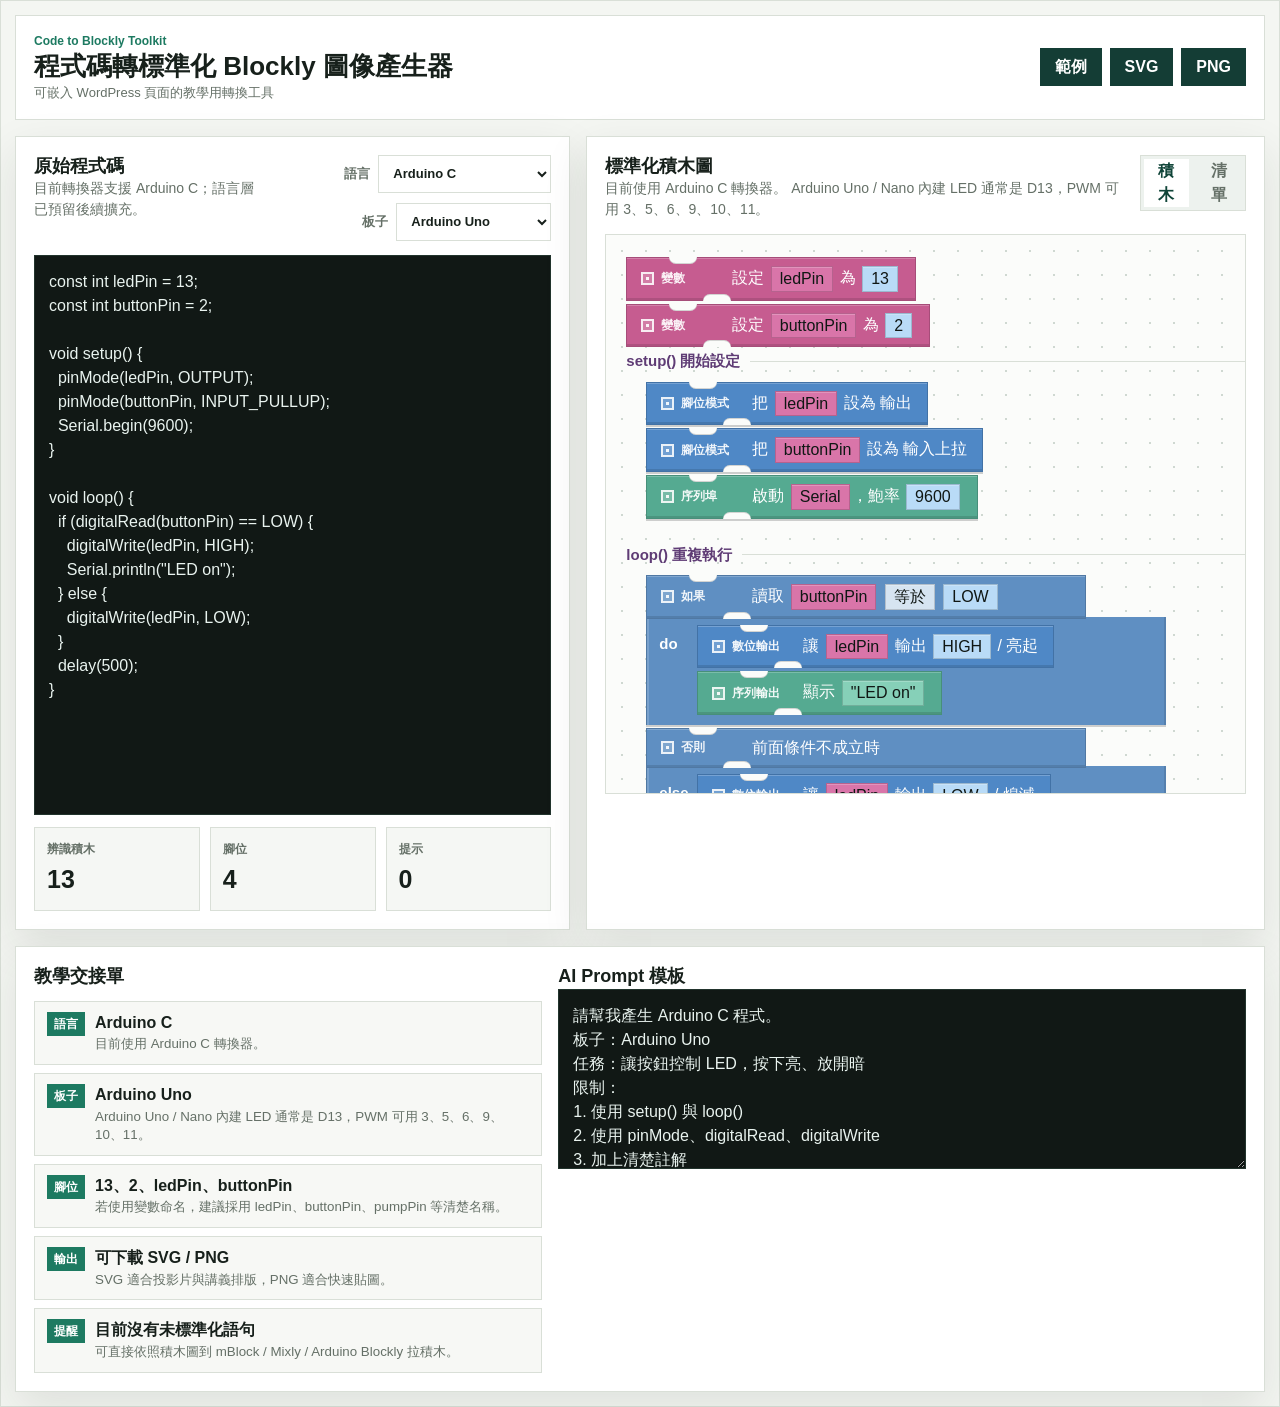
==== index.html @ d95268af "Add files via upload" ====
<!doctype html>
<html lang="zh-Hant">
  <head>
    <meta charset="UTF-8" />
    <meta name="viewport" content="width=device-width, initial-scale=1.0" />
    <title>程式碼轉 Blockly 圖像產生器</title>
    <link rel="stylesheet" href="./styles.css" />
  </head>
  <body>
    <div id="code-to-blockly-widget" class="ctb-widget app-shell">
      <header class="topbar">
        <div>
          <p class="eyebrow">Code to Blockly Toolkit</p>
          <h1>程式碼轉標準化 Blockly 圖像產生器</h1>
          <p class="header-note">可嵌入 WordPress 頁面的教學用轉換工具</p>
        </div>
        <div class="toolbar" aria-label="匯出工具">
          <button id="loadExample" type="button" title="載入範例">範例</button>
          <button id="exportSvg" type="button" title="下載 SVG">SVG</button>
          <button id="exportPng" type="button" title="下載 PNG">PNG</button>
        </div>
      </header>

      <main class="workspace">
        <section class="editor-pane" aria-label="原始程式碼輸入">
          <div class="pane-head">
            <div>
              <h2>原始程式碼</h2>
              <p>目前轉換器支援 Arduino C；語言層已預留後續擴充。</p>
            </div>
            <div class="selector-row">
              <label class="select-wrap">
                <span>語言</span>
                <select id="languageSelect">
                  <option value="arduino">Arduino C</option>
                  <option value="micropython">MicroPython（預留）</option>
                  <option value="python">Python（預留）</option>
                  <option value="javascript">JavaScript（預留）</option>
                </select>
              </label>
              <label class="select-wrap">
                <span>板子</span>
                <select id="boardSelect">
                  <option value="uno">Arduino Uno</option>
                  <option value="nano">Arduino Nano</option>
                  <option value="leonardo">Arduino Leonardo</option>
                  <option value="esp8266">ESP8266</option>
                  <option value="d1mini">D1 mini</option>
                  <option value="esp32">ESP32</option>
                </select>
              </label>
            </div>
          </div>
          <textarea id="codeInput" spellcheck="false" aria-label="貼上原始程式碼"></textarea>
          <div class="analysis-strip">
            <div>
              <span class="metric-label">辨識積木</span>
              <strong id="blockCount">0</strong>
            </div>
            <div>
              <span class="metric-label">腳位</span>
              <strong id="pinCount">0</strong>
            </div>
            <div>
              <span class="metric-label">提示</span>
              <strong id="warningCount">0</strong>
            </div>
          </div>
        </section>

        <section class="preview-pane" aria-label="Blockly 圖像預覽">
          <div class="pane-head">
            <div>
              <h2>標準化積木圖</h2>
              <p id="boardHint">Arduino Uno / Nano 內建 LED 通常是 D13。</p>
            </div>
            <div class="view-tabs" role="tablist" aria-label="預覽模式">
              <button class="active" type="button" data-view="blocks">積木</button>
              <button type="button" data-view="outline">清單</button>
            </div>
          </div>
          <div id="blockCanvas" class="block-canvas" aria-live="polite"></div>
          <ol id="outlineView" class="outline-view" hidden></ol>
        </section>

        <section class="reference-pane" aria-label="轉換說明與提醒">
          <div>
            <h2>教學交接單</h2>
            <div id="handoffList" class="handoff-list"></div>
          </div>
          <div>
            <h2>AI Prompt 模板</h2>
            <textarea id="promptTemplate" spellcheck="false" aria-label="AI Prompt 模板"></textarea>
          </div>
        </section>
      </main>
    </div>

    <script src="./app.js"></script>
  </body>
</html>
---- styles.css ----
:root,
.ctb-widget {
  --bg: #f4f6f2;
  --panel: #ffffff;
  --ink: #17201b;
  --muted: #657067;
  --line: #d9dfd7;
  --green: #1d7a61;
  --green-ink: #0f4438;
  --amber: #e2a22d;
  --red: #c84a35;
  --blue: #3567b8;
  --violet: #7b4bb0;
  --block-event: #8f5aa8;
  --block-logic: #5f8fc2;
  --block-io: #4f88c6;
  --block-data: #c65c90;
  --block-text: #55aa91;
  --block-time: #d99b32;
  --block-custom: #7c8580;
  --gray-block: #eef1ee;
  --shadow: 0 16px 42px rgba(26, 38, 31, 0.1);
  font-family: "Segoe UI", "Noto Sans TC", Arial, sans-serif;
}

body {
  margin: 0;
  background: #fff;
}

.ctb-widget,
.ctb-widget * {
  box-sizing: border-box;
}

.ctb-widget {
  color: var(--ink);
  line-height: 1.5;
}

.ctb-widget button,
.ctb-widget select,
.ctb-widget textarea {
  font: inherit;
}

.ctb-widget button,
.ctb-widget select {
  border: 1px solid var(--line);
}

.ctb-widget button {
  background: #fff;
  color: var(--ink);
  cursor: pointer;
  font-weight: 700;
}

.app-shell {
  background: var(--bg);
  border: 1px solid var(--line);
  margin: 0 auto;
  max-width: 1320px;
  padding: 14px;
}

.topbar {
  align-items: center;
  background: #fff;
  border: 1px solid var(--line);
  color: var(--ink);
  display: flex;
  gap: 18px;
  justify-content: space-between;
  padding: 16px 18px;
}

.ctb-widget .eyebrow,
.ctb-widget h1,
.ctb-widget h2,
.ctb-widget p {
  margin: 0;
}

.eyebrow {
  color: var(--green);
  font-size: 12px;
  font-weight: 800;
  letter-spacing: 0;
}

h1 {
  font-size: 26px;
  line-height: 1.28;
  margin-top: 5px;
}

.header-note {
  color: var(--muted);
  font-size: 13px;
  margin-top: 4px;
}

h2 {
  font-size: 18px;
  line-height: 1.3;
}

p {
  color: var(--muted);
  font-size: 14px;
  line-height: 1.5;
  margin-top: 4px;
}

.toolbar,
.view-tabs {
  display: flex;
  gap: 8px;
}

.toolbar button,
.view-tabs button {
  min-height: 38px;
  padding: 0 14px;
}

.toolbar button {
  background: #143d35;
  border-color: #143d35;
  color: #fff;
}

.workspace {
  display: grid;
  gap: 16px;
  grid-template-columns: minmax(360px, 0.9fr) minmax(420px, 1.1fr);
  margin-top: 16px;
}

.editor-pane,
.preview-pane,
.reference-pane {
  background: var(--panel);
  border: 1px solid var(--line);
  box-shadow: var(--shadow);
  min-width: 0;
  padding: 18px;
}

.editor-pane,
.preview-pane {
  display: flex;
  flex-direction: column;
}

.reference-pane {
  display: grid;
  gap: 16px;
  grid-column: 1 / -1;
  grid-template-columns: minmax(320px, 0.85fr) minmax(420px, 1.15fr);
}

.pane-head {
  align-items: flex-start;
  display: flex;
  gap: 14px;
  justify-content: space-between;
  margin-bottom: 14px;
}

.select-wrap {
  align-items: center;
  color: var(--muted);
  display: flex;
  flex: 0 0 auto;
  font-size: 13px;
  font-weight: 700;
  gap: 8px;
}

.selector-row {
  align-items: center;
  display: flex;
  flex-wrap: wrap;
  gap: 10px;
  justify-content: flex-end;
}

select {
  background: #fff;
  color: var(--ink);
  min-height: 38px;
  padding: 0 10px;
}

#codeInput,
#promptTemplate {
  background: #111815;
  border: 1px solid #22342d;
  color: #e9f3ef;
  display: block;
  line-height: 1.5;
  outline: none;
  overflow: auto;
  padding: 14px;
  resize: vertical;
  width: 100%;
}

#codeInput {
  height: 560px;
  min-height: 0;
  resize: none;
}

#promptTemplate {
  min-height: 180px;
}

.analysis-strip {
  display: grid;
  gap: 10px;
  grid-template-columns: repeat(3, 1fr);
  margin-top: 12px;
}

.analysis-strip div {
  background: #f5f7f4;
  border: 1px solid var(--line);
  padding: 12px;
}

.metric-label {
  color: var(--muted);
  display: block;
  font-size: 12px;
  font-weight: 800;
}

.analysis-strip strong {
  display: block;
  font-size: 25px;
  margin-top: 3px;
}

.view-tabs {
  background: #edf2ee;
  border: 1px solid var(--line);
  padding: 3px;
}

.view-tabs button {
  background: transparent;
  border: 0;
  color: var(--muted);
}

.view-tabs button.active {
  background: #fff;
  color: var(--green-ink);
}

.block-canvas {
  background:
    radial-gradient(circle, #cfd8d1 1.15px, transparent 1.2px),
    #fbfcfa;
  background-position: 4px 4px;
  background-size: 24px 24px;
  border: 1px solid var(--line);
  height: 560px;
  min-height: 0;
  overflow: auto;
  padding: 22px 20px 36px;
}

.stack {
  display: flex;
  flex-direction: column;
  gap: 3px;
  min-width: 700px;
  width: max-content;
}

.function-stack {
  margin-bottom: 22px;
  width: max-content;
}

.section-label {
  align-items: center;
  color: #5f3c75;
  display: flex;
  font-size: 15px;
  font-weight: 600;
  gap: 10px;
  margin: 0 0 9px;
  min-width: 680px;
}

.section-label::after {
  background: #d9dfd7;
  content: "";
  flex: 1 1 auto;
  height: 1px;
}

.blockly-block {
  align-items: center;
  background: var(--block-custom);
  border: 1px solid rgba(0, 0, 0, 0.16);
  box-shadow:
    inset 0 1px rgba(255, 255, 255, 0.22),
    inset 0 -2px rgba(0, 0, 0, 0.12);
  color: #fff;
  display: flex;
  gap: 7px;
  line-height: 1.25;
  min-height: 38px;
  min-width: 190px;
  padding: 8px 15px 8px 14px;
  position: relative;
  width: max-content;
}

.blockly-block::before {
  background: #fbfcfa;
  border-radius: 0 0 8px 8px;
  box-shadow: inset 0 -1px rgba(0, 0, 0, 0.16);
  content: "";
  height: 7px;
  left: 42px;
  position: absolute;
  top: -1px;
  width: 28px;
}

.blockly-block::after {
  background: #fbfcfa;
  border-radius: 8px 8px 0 0;
  box-shadow: inset 0 1px rgba(0, 0, 0, 0.16);
  content: "";
  height: 7px;
  left: 76px;
  position: absolute;
  bottom: -1px;
  width: 28px;
}

.function-body {
  filter: drop-shadow(0 2px 0 rgba(0, 0, 0, 0.18));
  margin-left: 20px;
  margin-top: 3px;
}

.blockly-block .kind {
  color: rgba(255, 255, 255, 0.92);
  flex: 0 0 auto;
  font-size: 12px;
  font-weight: 900;
  min-width: 64px;
  text-transform: uppercase;
}

.blockly-block .label {
  font-weight: 400;
  line-height: 1.35;
  overflow-wrap: anywhere;
}

.gear {
  background: rgba(255, 255, 255, 0.2);
  border: 2px solid rgba(255, 255, 255, 0.85);
  display: inline-block;
  flex: 0 0 auto;
  height: 13px;
  position: relative;
  width: 13px;
}

.gear::after {
  background: rgba(255, 255, 255, 0.9);
  content: "";
  height: 3px;
  left: 3px;
  position: absolute;
  top: 3px;
  width: 3px;
}

.blockly-block.pin {
  background: var(--block-io);
}

.blockly-block.timing {
  background: var(--block-time);
}

.blockly-block.control {
  background: var(--block-logic);
  min-width: 440px;
}

.blockly-block.serial {
  background: var(--block-text);
}

.blockly-block.custom {
  background: var(--block-data);
}

.block-mouth {
  background: var(--block-logic);
  border-left: 1px solid rgba(0, 0, 0, 0.16);
  box-shadow:
    inset 2px 0 rgba(255, 255, 255, 0.16),
    inset -2px 0 rgba(0, 0, 0, 0.1);
  color: #fff;
  display: grid;
  grid-template-columns: 46px auto;
  margin-top: -2px;
  min-height: 48px;
  min-width: 520px;
  padding: 8px 10px 10px 0;
  width: max-content;
}

.mouth-label {
  align-self: start;
  font-size: 15px;
  font-weight: 900;
  padding: 8px 0 0 12px;
}

.child-stack {
  align-self: start;
  display: flex;
  flex-direction: column;
  gap: 3px;
  min-width: 260px;
  padding: 0 0 0 4px;
  width: max-content;
}

.child-stack .blockly-block {
  min-width: 190px;
}

.slot {
  align-items: center;
  border: 1px solid rgba(0, 0, 0, 0.16);
  box-shadow: inset 0 1px rgba(255, 255, 255, 0.22);
  color: #101714;
  display: inline-flex;
  font-weight: 500;
  line-height: 1.1;
  margin: 0 2px;
  min-height: 24px;
  padding: 3px 8px;
  vertical-align: middle;
}

.slot.variable {
  background: #d975a9;
}

.slot.value,
.slot.number {
  background: #b9dbf7;
}

.slot.string {
  background: #86d0b8;
}

.slot.operator {
  background: #d6e4f1;
}

.empty-state {
  color: var(--muted);
  display: grid;
  min-height: 300px;
  place-items: center;
  text-align: center;
}

.outline-view {
  background: #fbfcfa;
  border: 1px solid var(--line);
  height: 560px;
  line-height: 1.6;
  margin: 0;
  min-height: 0;
  overflow: auto;
  padding: 22px 22px 22px 42px;
}

.outline-view li {
  margin-bottom: 6px;
}

.handoff-list {
  display: grid;
  gap: 8px;
  margin-top: 12px;
}

.handoff-item {
  align-items: flex-start;
  background: #f7f8f5;
  border: 1px solid var(--line);
  display: flex;
  gap: 10px;
  padding: 10px 12px;
}

.handoff-item span {
  background: var(--green);
  color: #fff;
  flex: 0 0 auto;
  font-size: 12px;
  font-weight: 900;
  padding: 3px 7px;
}

.handoff-item strong {
  display: block;
  line-height: 1.35;
}

.handoff-item small {
  color: var(--muted);
  display: block;
  line-height: 1.4;
  margin-top: 2px;
}

@media (max-width: 980px) {
  .topbar,
  .pane-head {
    align-items: stretch;
    flex-direction: column;
  }

  .workspace,
  .reference-pane {
    grid-template-columns: 1fr;
  }
}

@media (max-width: 620px) {
  .app-shell {
    padding: 10px;
  }

  h1 {
    font-size: 21px;
  }

  .toolbar,
  .view-tabs,
  .analysis-strip {
    grid-template-columns: 1fr;
  }

  .toolbar {
    display: grid;
  }

  .analysis-strip {
    display: grid;
  }

  .blockly-block {
    align-items: flex-start;
    flex-direction: column;
    min-width: min(520px, 78vw);
    width: min-content;
  }

  .stack,
  .block-mouth {
    min-width: min(560px, 84vw);
  }
}
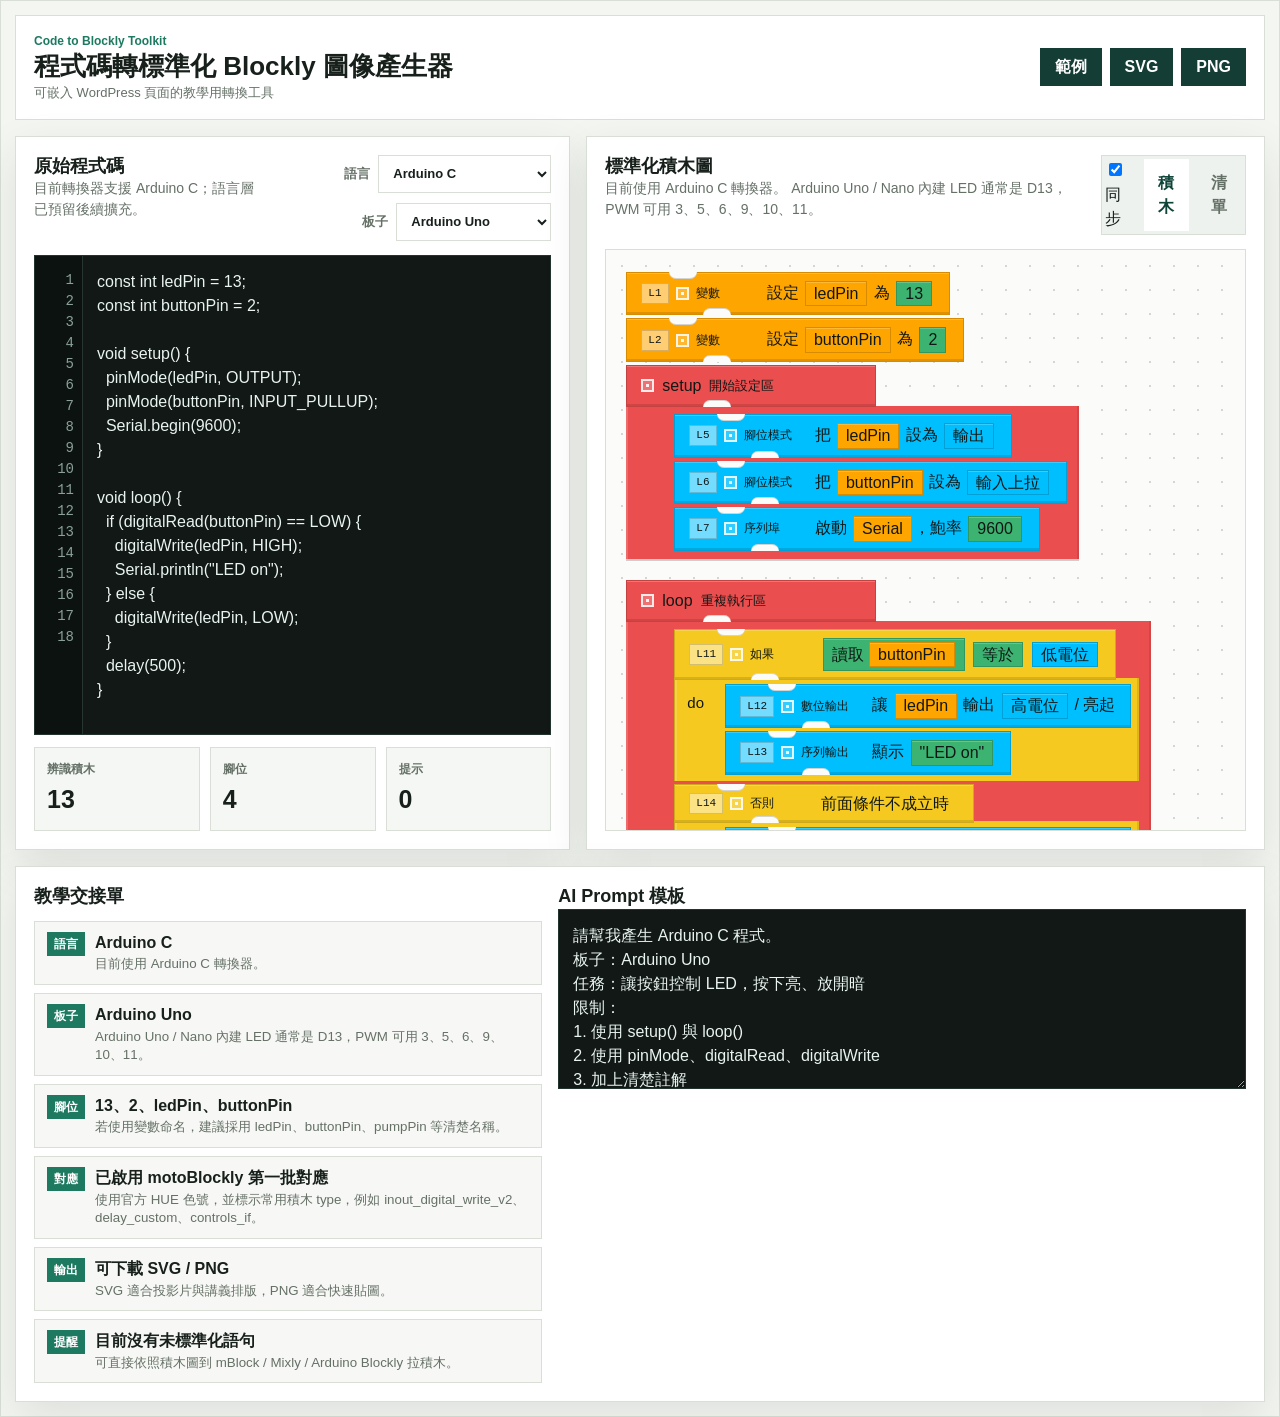
==== commit 51bb8e79: "Add files via upload" ====
--- a/index.html
+++ b/index.html
@@ -51,7 +51,10 @@
               </label>
             </div>
           </div>
-          <textarea id="codeInput" spellcheck="false" aria-label="貼上原始程式碼"></textarea>
+          <div class="code-editor-wrap">
+            <div id="codeLineNumbers" class="code-line-numbers" aria-hidden="true"></div>
+            <textarea id="codeInput" spellcheck="false" aria-label="貼上原始程式碼"></textarea>
+          </div>
           <div class="analysis-strip">
             <div>
               <span class="metric-label">辨識積木</span>
@@ -75,6 +78,10 @@
               <p id="boardHint">Arduino Uno / Nano 內建 LED 通常是 D13。</p>
             </div>
             <div class="view-tabs" role="tablist" aria-label="預覽模式">
+              <label class="sync-toggle" title="依來源行號同步左右捲動">
+                <input id="syncScroll" type="checkbox" checked />
+                <span>同步</span>
+              </label>
               <button class="active" type="button" data-view="blocks">積木</button>
               <button type="button" data-view="outline">清單</button>
             </div>
--- a/styles.css
+++ b/styles.css
@@ -11,13 +11,16 @@
   --red: #c84a35;
   --blue: #3567b8;
   --violet: #7b4bb0;
-  --block-event: #8f5aa8;
-  --block-logic: #5f8fc2;
-  --block-io: #4f88c6;
-  --block-data: #c65c90;
-  --block-text: #55aa91;
-  --block-time: #d99b32;
-  --block-custom: #7c8580;
+  --block-event: #EB4E4F;
+  --block-loop: #EB4E4F;
+  --block-logic: #F5C920;
+  --block-loops: #FF99FF;
+  --block-math: #3CB371;
+  --block-io: #00BFFF;
+  --block-data: #FFA500;
+  --block-text: #3CB371;
+  --block-time: #FFA500;
+  --block-custom: #FFA500;
   --gray-block: #eef1ee;
   --shadow: 0 16px 42px rgba(26, 38, 31, 0.1);
   font-family: "Segoe UI", "Noto Sans TC", Arial, sans-serif;
@@ -132,6 +135,7 @@
 }
 
 .workspace {
+  align-items: stretch;
   display: grid;
   gap: 16px;
   grid-template-columns: minmax(360px, 0.9fr) minmax(420px, 1.1fr);
@@ -152,6 +156,12 @@
 .preview-pane {
   display: flex;
   flex-direction: column;
+  height: 100%;
+  min-height: 0;
+}
+
+.preview-pane {
+  overflow: hidden;
 }
 
 .reference-pane {
@@ -208,8 +218,37 @@
   width: 100%;
 }
 
+.code-editor-wrap {
+  background: #111815;
+  border: 1px solid #22342d;
+  display: grid;
+  grid-template-columns: 48px minmax(0, 1fr);
+  height: 480px;
+  min-height: 0;
+  overflow: hidden;
+}
+
+.code-line-numbers {
+  background: #0c1210;
+  border-right: 1px solid #26362f;
+  color: #8aa098;
+  font-family: Consolas, "Courier New", monospace;
+  font-size: 14px;
+  line-height: 1.5;
+  overflow: hidden;
+  padding: 14px 8px;
+  text-align: right;
+  user-select: none;
+}
+
+.code-line-numbers span {
+  display: block;
+  min-height: 21px;
+}
+
 #codeInput {
-  height: 560px;
+  border: 0;
+  height: 100%;
   min-height: 0;
   resize: none;
 }
@@ -268,9 +307,13 @@
   background-position: 4px 4px;
   background-size: 24px 24px;
   border: 1px solid var(--line);
-  height: 560px;
+  flex: 1 1 0;
+  height: 0;
+  max-height: none;
   min-height: 0;
-  overflow: auto;
+  overscroll-behavior: contain;
+  overflow-x: hidden;
+  overflow-y: auto;
   padding: 22px 20px 36px;
 }
 
@@ -278,31 +321,60 @@
   display: flex;
   flex-direction: column;
   gap: 3px;
-  min-width: 700px;
+  min-width: 0;
+  max-width: 100%;
+  width: 100%;
+}
+
+.function-stack {
+  filter: drop-shadow(0 2px 0 rgba(0, 0, 0, 0.18));
+  margin-bottom: 18px;
+  max-width: 100%;
+  width: fit-content;
+}
+
+.function-block-head {
+  align-items: center;
+  background: var(--block-color, var(--block-event));
+  border: 1px solid rgba(0, 0, 0, 0.16);
+  box-shadow:
+    inset 0 1px rgba(255, 255, 255, 0.22),
+    inset 0 -2px rgba(0, 0, 0, 0.12);
+  color: #101714;
+  display: flex;
+  gap: 8px;
+  min-height: 40px;
+  min-width: 250px;
+  max-width: min(760px, 100%);
+  padding: 8px 16px 8px 14px;
+  position: relative;
   width: max-content;
 }
 
-.function-stack {
-  margin-bottom: 22px;
-  width: max-content;
-}
-
-.section-label {
-  align-items: center;
-  color: #5f3c75;
-  display: flex;
-  font-size: 15px;
-  font-weight: 600;
-  gap: 10px;
-  margin: 0 0 9px;
-  min-width: 680px;
-}
-
-.section-label::after {
-  background: #d9dfd7;
+.loop-section .function-block-head {
+  background: var(--block-color, var(--block-loop));
+}
+
+.function-block-head::after {
+  background: #fbfcfa;
+  border-radius: 8px 8px 0 0;
+  box-shadow: inset 0 1px rgba(0, 0, 0, 0.16);
+  bottom: -1px;
   content: "";
-  flex: 1 1 auto;
-  height: 1px;
+  height: 7px;
+  left: 76px;
+  position: absolute;
+  width: 28px;
+}
+
+.function-block-head .section-name {
+  font-weight: 400;
+}
+
+.function-block-head .section-role {
+  color: #101714;
+  font-size: 13px;
+  font-weight: 400;
 }
 
 .blockly-block {
@@ -312,15 +384,17 @@
   box-shadow:
     inset 0 1px rgba(255, 255, 255, 0.22),
     inset 0 -2px rgba(0, 0, 0, 0.12);
-  color: #fff;
-  display: flex;
+  color: #101714;
+  display: flex;
+  flex-wrap: nowrap;
   gap: 7px;
   line-height: 1.25;
   min-height: 38px;
   min-width: 190px;
+  max-width: min(760px, 100%);
   padding: 8px 15px 8px 14px;
   position: relative;
-  width: max-content;
+  width: fit-content;
 }
 
 .blockly-block::before {
@@ -348,24 +422,53 @@
 }
 
 .function-body {
-  filter: drop-shadow(0 2px 0 rgba(0, 0, 0, 0.18));
-  margin-left: 20px;
-  margin-top: 3px;
+  background: var(--block-color, var(--block-event));
+  box-shadow:
+    inset 2px 0 rgba(255, 255, 255, 0.16),
+    inset -2px 0 rgba(0, 0, 0, 0.1);
+  gap: 3px;
+  margin-left: 0;
+  margin-top: -1px;
+  min-height: 0;
+  min-width: 360px;
+  max-width: 100%;
+  padding: 8px 12px 8px 48px;
+  width: max-content;
+}
+
+.loop-section .function-body {
+  background: var(--block-color, var(--block-loop));
 }
 
 .blockly-block .kind {
-  color: rgba(255, 255, 255, 0.92);
+  color: #101714;
   flex: 0 0 auto;
   font-size: 12px;
-  font-weight: 900;
+  font-weight: 400;
   min-width: 64px;
   text-transform: uppercase;
 }
 
 .blockly-block .label {
+  flex: 0 1 auto;
   font-weight: 400;
   line-height: 1.35;
+  max-width: 520px;
+  min-width: 0;
   overflow-wrap: anywhere;
+}
+
+.line-badge {
+  background: rgba(255, 255, 255, 0.45);
+  border: 1px solid rgba(0, 0, 0, 0.16);
+  color: #101714;
+  flex: 0 0 auto;
+  font-family: Consolas, "Courier New", monospace;
+  font-size: 11px;
+  font-weight: 400;
+  line-height: 1;
+  padding: 4px 6px;
+  user-select: none;
 }
 
 .gear {
@@ -389,28 +492,28 @@
 }
 
 .blockly-block.pin {
-  background: var(--block-io);
+  background: var(--block-color, var(--block-io));
 }
 
 .blockly-block.timing {
-  background: var(--block-time);
+  background: var(--block-color, var(--block-time));
 }
 
 .blockly-block.control {
-  background: var(--block-logic);
-  min-width: 440px;
+  background: var(--block-color, var(--block-logic));
+  min-width: 300px;
 }
 
 .blockly-block.serial {
-  background: var(--block-text);
+  background: var(--block-color, var(--block-io));
 }
 
 .blockly-block.custom {
-  background: var(--block-data);
+  background: var(--block-color, var(--block-data));
 }
 
 .block-mouth {
-  background: var(--block-logic);
+  background: var(--block-color, var(--block-logic));
   border-left: 1px solid rgba(0, 0, 0, 0.16);
   box-shadow:
     inset 2px 0 rgba(255, 255, 255, 0.16),
@@ -419,16 +522,18 @@
   display: grid;
   grid-template-columns: 46px auto;
   margin-top: -2px;
-  min-height: 48px;
-  min-width: 520px;
-  padding: 8px 10px 10px 0;
-  width: max-content;
+  min-height: 0;
+  min-width: 320px;
+  max-width: 100%;
+  padding: 6px 8px 6px 0;
+  width: fit-content;
 }
 
 .mouth-label {
   align-self: start;
   font-size: 15px;
-  font-weight: 900;
+  color: #101714;
+  font-weight: 400;
   padding: 8px 0 0 12px;
 }
 
@@ -438,12 +543,14 @@
   flex-direction: column;
   gap: 3px;
   min-width: 260px;
+  max-width: 100%;
   padding: 0 0 0 4px;
-  width: max-content;
+  width: 100%;
 }
 
 .child-stack .blockly-block {
   min-width: 190px;
+  max-width: min(680px, 100%);
 }
 
 .slot {
@@ -460,21 +567,36 @@
   vertical-align: middle;
 }
 
+.slot.expression {
+  background: var(--block-math);
+  flex-wrap: wrap;
+  gap: 4px;
+}
+
+.slot.expression .slot {
+  margin: 0 1px;
+}
+
 .slot.variable {
-  background: #d975a9;
+  background: var(--block-data);
 }
 
 .slot.value,
+.slot.ioValue,
 .slot.number {
-  background: #b9dbf7;
+  background: var(--block-math);
+}
+
+.slot.ioValue {
+  background: var(--block-io);
 }
 
 .slot.string {
-  background: #86d0b8;
+  background: var(--block-text);
 }
 
 .slot.operator {
-  background: #d6e4f1;
+  background: var(--block-math);
 }
 
 .empty-state {
@@ -488,16 +610,36 @@
 .outline-view {
   background: #fbfcfa;
   border: 1px solid var(--line);
-  height: 560px;
+  flex: 1 1 0;
+  height: 0;
+  max-height: none;
   line-height: 1.6;
   margin: 0;
   min-height: 0;
-  overflow: auto;
-  padding: 22px 22px 22px 42px;
+  overflow-x: hidden;
+  overflow-y: auto;
+  padding: 22px;
+  list-style: none;
 }
 
 .outline-view li {
+  display: grid;
+  gap: 10px;
+  grid-template-columns: 44px minmax(0, 1fr);
   margin-bottom: 6px;
+}
+
+.outline-line-code {
+  color: var(--muted);
+  font-family: Consolas, "Courier New", monospace;
+  font-size: 13px;
+  text-align: left;
+  user-select: none;
+}
+
+.outline-text {
+  min-width: 0;
+  overflow-wrap: anywhere;
 }
 
 .handoff-list {
@@ -547,6 +689,18 @@
   .reference-pane {
     grid-template-columns: 1fr;
   }
+
+  .editor-pane,
+  .preview-pane {
+    height: auto;
+  }
+
+  .block-canvas,
+  .outline-view {
+    flex: none;
+    height: min(68vh, 620px);
+    min-height: 420px;
+  }
 }
 
 @media (max-width: 620px) {
@@ -575,12 +729,20 @@
   .blockly-block {
     align-items: flex-start;
     flex-direction: column;
+    flex-wrap: wrap;
     min-width: min(520px, 78vw);
     width: min-content;
   }
 
   .stack,
   .block-mouth {
-    min-width: min(560px, 84vw);
-  }
-}
+    min-width: 0;
+    max-width: 100%;
+  }
+
+  .block-canvas,
+  .outline-view {
+    height: 72vh;
+    min-height: 460px;
+  }
+}
